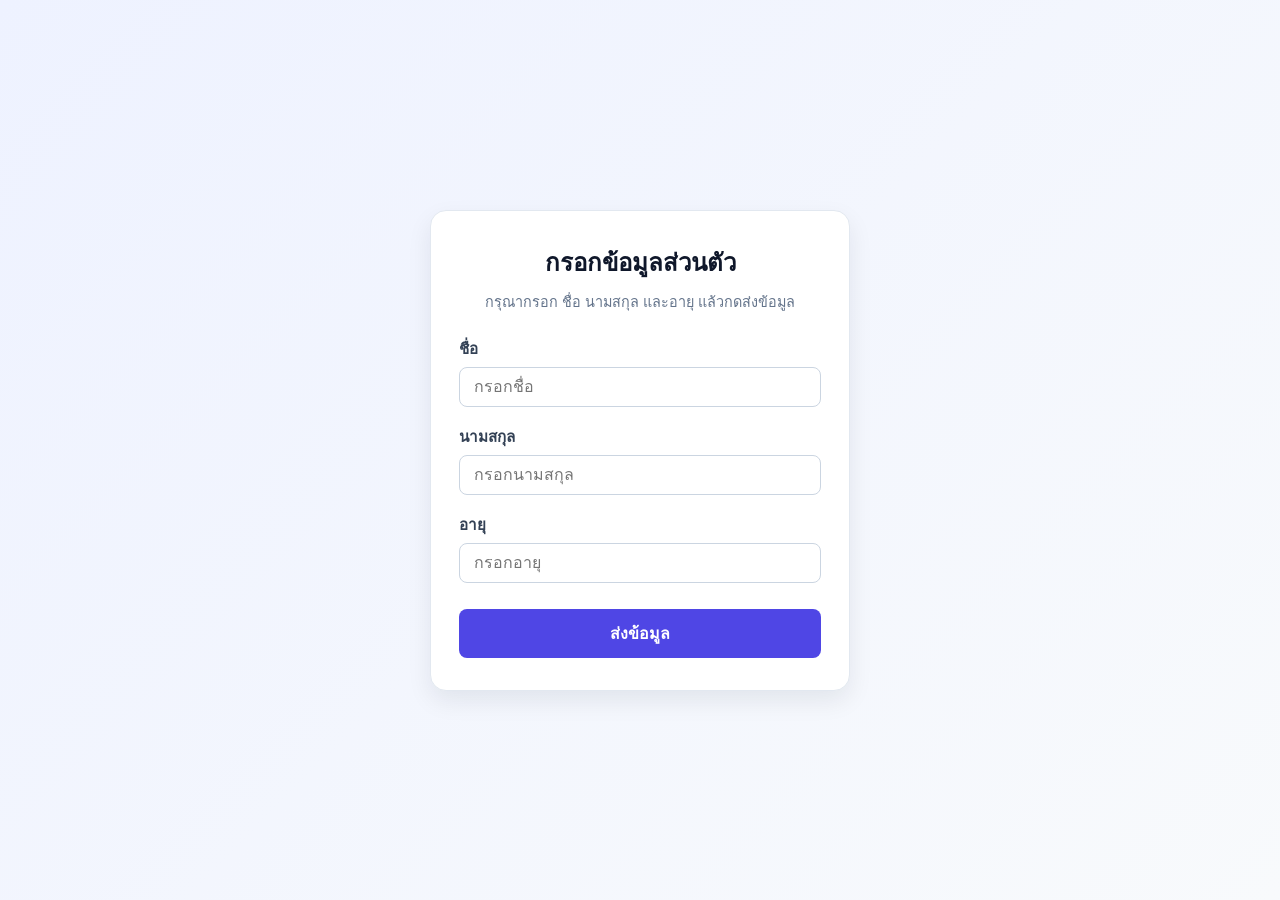
==== index.html @ a6faf7ce "Add user info form with JavaScript alert" ====
<!DOCTYPE html>
<html lang="th">
<head>
    <meta charset="UTF-8">
    <meta name="viewport" content="width=device-width, initial-scale=1.0">
    <title>Job2 - แบบฟอร์มข้อมูลส่วนตัว</title>
    <style>
        * {
            box-sizing: border-box;
            margin: 0;
            padding: 0;
        }

        body {
            font-family: "Segoe UI", Tahoma, Geneva, Verdana, sans-serif;
            background: linear-gradient(135deg, #eef2ff 0%, #f8fafc 100%);
            min-height: 100vh;
            display: flex;
            align-items: center;
            justify-content: center;
            padding: 20px;
            color: #1e293b;
        }

        .card {
            background-color: #ffffff;
            width: 100%;
            max-width: 420px;
            padding: 32px 28px;
            border-radius: 16px;
            box-shadow: 0 10px 25px rgba(15, 23, 42, 0.08);
            border: 1px solid #e2e8f0;
        }

        h1 {
            font-size: 1.5rem;
            text-align: center;
            margin-bottom: 8px;
            color: #0f172a;
        }

        .subtitle {
            font-size: 0.9rem;
            text-align: center;
            color: #64748b;
            margin-bottom: 24px;
        }

        .form-group {
            margin-bottom: 18px;
        }

        label {
            display: block;
            font-size: 0.95rem;
            font-weight: 600;
            margin-bottom: 6px;
            color: #334155;
        }

        input {
            width: 100%;
            padding: 10px 14px;
            font-size: 1rem;
            border: 1.5px solid #cbd5e1;
            border-radius: 8px;
            outline: none;
            transition: border-color 0.2s ease, box-shadow 0.2s ease;
        }

        input:focus {
            border-color: #4f46e5;
            box-shadow: 0 0 0 3px rgba(79, 70, 229, 0.15);
        }

        button[type="submit"] {
            width: 100%;
            margin-top: 8px;
            padding: 12px;
            font-size: 1rem;
            font-weight: 600;
            color: #ffffff;
            background-color: #4f46e5;
            border: none;
            border-radius: 8px;
            cursor: pointer;
            transition: background-color 0.2s ease, transform 0.1s ease;
        }

        button[type="submit"]:hover {
            background-color: #4338ca;
        }

        button[type="submit"]:active {
            transform: scale(0.99);
        }
    </style>
</head>
<body>
    <main class="card">
        <h1>กรอกข้อมูลส่วนตัว</h1>
        <p class="subtitle">กรุณากรอก ชื่อ นามสกุล และอายุ แล้วกดส่งข้อมูล</p>

        <form id="userForm">
            <div class="form-group">
                <label for="firstName">ชื่อ</label>
                <input
                    type="text"
                    id="firstName"
                    name="firstName"
                    placeholder="กรอกชื่อ"
                    required
                >
            </div>

            <div class="form-group">
                <label for="lastName">นามสกุล</label>
                <input
                    type="text"
                    id="lastName"
                    name="lastName"
                    placeholder="กรอกนามสกุล"
                    required
                >
            </div>

            <div class="form-group">
                <label for="age">อายุ</label>
                <input
                    type="number"
                    id="age"
                    name="age"
                    placeholder="กรอกอายุ"
                    min="0"
                    max="150"
                    required
                >
            </div>

            <button type="submit">ส่งข้อมูล</button>
        </form>
    </main>

    <script>
        const userForm = document.getElementById('userForm');

        userForm.addEventListener('submit', function (event) {
            event.preventDefault();

            const firstNameInput = document.getElementById('firstName');
            const lastNameInput = document.getElementById('lastName');
            const ageInput = document.getElementById('age');

            const firstName = firstNameInput.value.trim();
            const lastName = lastNameInput.value.trim();
            const ageValue = ageInput.value.trim();
            const age = Number(ageValue);

            if (!firstName) {
                alert('กรุณากรอกชื่อ');
                firstNameInput.focus();
                return;
            }

            if (!lastName) {
                alert('กรุณากรอกนามสกุล');
                lastNameInput.focus();
                return;
            }

            if (ageValue === '' || Number.isNaN(age) || age < 0 || age > 150) {
                alert('กรุณากรอกอายุให้ถูกต้อง (0 - 150)');
                ageInput.focus();
                return;
            }

            alert(`ข้อมูลที่กรอก\nชื่อ: ${firstName}\nนามสกุล: ${lastName}\nอายุ: ${age} ปี`);
        });
    </script>
</body>
</html>
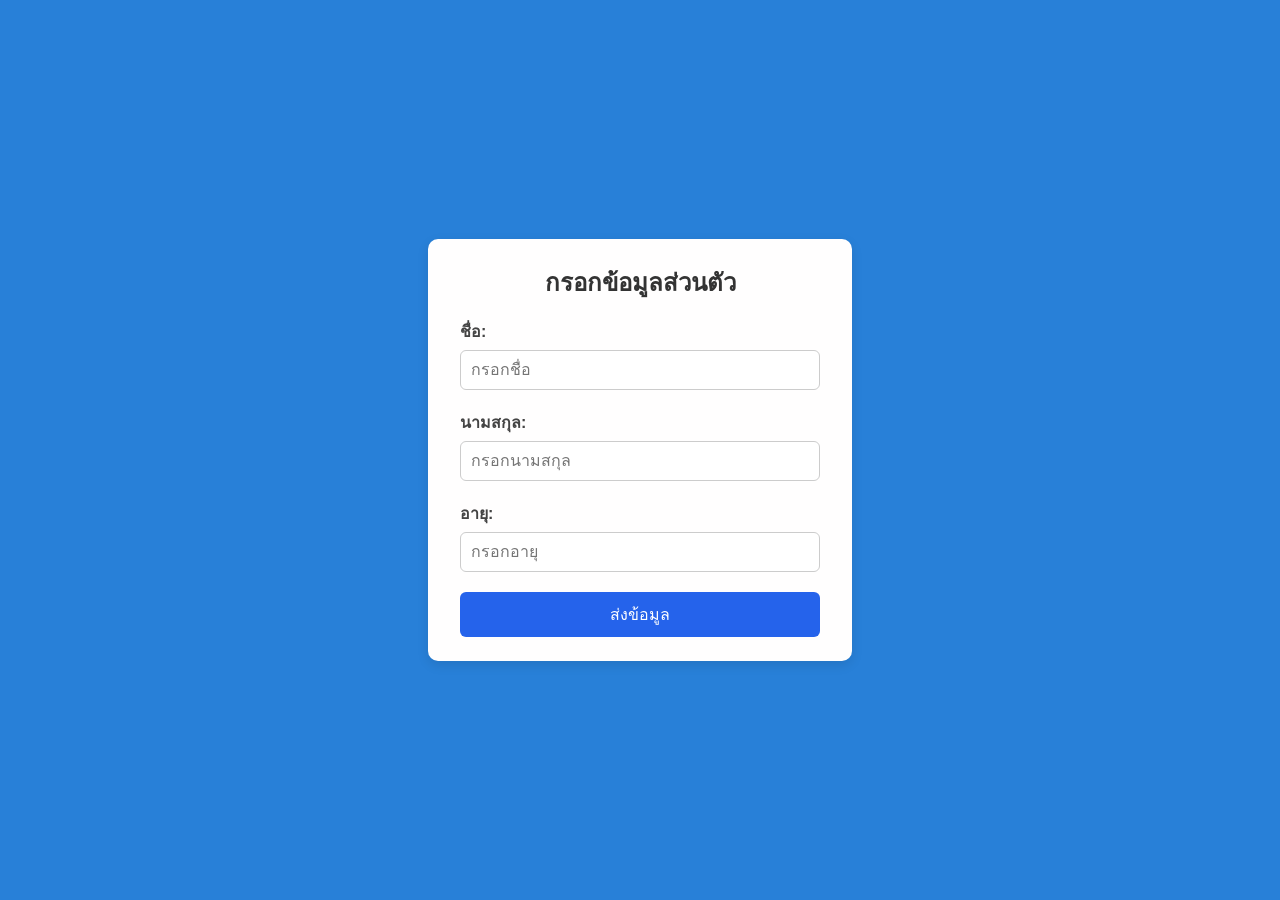
==== commit 65e1abdf: "Separate form assets and validate age input Move the personal-information form’s styles and submissi" ====
--- a/index.html
+++ b/index.html
@@ -3,179 +3,32 @@
 <head>
     <meta charset="UTF-8">
     <meta name="viewport" content="width=device-width, initial-scale=1.0">
-    <title>Job2 - แบบฟอร์มข้อมูลส่วนตัว</title>
-    <style>
-        * {
-            box-sizing: border-box;
-            margin: 0;
-            padding: 0;
-        }
-
-        body {
-            font-family: "Segoe UI", Tahoma, Geneva, Verdana, sans-serif;
-            background: linear-gradient(135deg, #eef2ff 0%, #f8fafc 100%);
-            min-height: 100vh;
-            display: flex;
-            align-items: center;
-            justify-content: center;
-            padding: 20px;
-            color: #1e293b;
-        }
-
-        .card {
-            background-color: #ffffff;
-            width: 100%;
-            max-width: 420px;
-            padding: 32px 28px;
-            border-radius: 16px;
-            box-shadow: 0 10px 25px rgba(15, 23, 42, 0.08);
-            border: 1px solid #e2e8f0;
-        }
-
-        h1 {
-            font-size: 1.5rem;
-            text-align: center;
-            margin-bottom: 8px;
-            color: #0f172a;
-        }
-
-        .subtitle {
-            font-size: 0.9rem;
-            text-align: center;
-            color: #64748b;
-            margin-bottom: 24px;
-        }
-
-        .form-group {
-            margin-bottom: 18px;
-        }
-
-        label {
-            display: block;
-            font-size: 0.95rem;
-            font-weight: 600;
-            margin-bottom: 6px;
-            color: #334155;
-        }
-
-        input {
-            width: 100%;
-            padding: 10px 14px;
-            font-size: 1rem;
-            border: 1.5px solid #cbd5e1;
-            border-radius: 8px;
-            outline: none;
-            transition: border-color 0.2s ease, box-shadow 0.2s ease;
-        }
-
-        input:focus {
-            border-color: #4f46e5;
-            box-shadow: 0 0 0 3px rgba(79, 70, 229, 0.15);
-        }
-
-        button[type="submit"] {
-            width: 100%;
-            margin-top: 8px;
-            padding: 12px;
-            font-size: 1rem;
-            font-weight: 600;
-            color: #ffffff;
-            background-color: #4f46e5;
-            border: none;
-            border-radius: 8px;
-            cursor: pointer;
-            transition: background-color 0.2s ease, transform 0.1s ease;
-        }
-
-        button[type="submit"]:hover {
-            background-color: #4338ca;
-        }
-
-        button[type="submit"]:active {
-            transform: scale(0.99);
-        }
-    </style>
+    <title>กรอกข้อมูลส่วนตัว</title>
+    <link rel="stylesheet" href="style.css">
+    <script src="script.js" defer></script>
 </head>
 <body>
-    <main class="card">
+    <div class="container">
         <h1>กรอกข้อมูลส่วนตัว</h1>
-        <p class="subtitle">กรุณากรอก ชื่อ นามสกุล และอายุ แล้วกดส่งข้อมูล</p>
-
         <form id="userForm">
             <div class="form-group">
-                <label for="firstName">ชื่อ</label>
-                <input
-                    type="text"
-                    id="firstName"
-                    name="firstName"
-                    placeholder="กรอกชื่อ"
-                    required
-                >
+                <label for="name">ชื่อ:</label>
+                <input type="text" id="name" name="name" placeholder="กรอกชื่อ" required>
             </div>
 
             <div class="form-group">
-                <label for="lastName">นามสกุล</label>
-                <input
-                    type="text"
-                    id="lastName"
-                    name="lastName"
-                    placeholder="กรอกนามสกุล"
-                    required
-                >
+                <label for="lastname">นามสกุล:</label>
+                <input type="text" id="lastname" name="lastname" placeholder="กรอกนามสกุล" required>
             </div>
 
             <div class="form-group">
-                <label for="age">อายุ</label>
-                <input
-                    type="number"
-                    id="age"
-                    name="age"
-                    placeholder="กรอกอายุ"
-                    min="0"
-                    max="150"
-                    required
-                >
+                <label for="age">อายุ:</label>
+                <input type="text" id="age" name="age" inputmode="numeric" maxlength="3" pattern="[0-9]{1,3}" placeholder="กรอกอายุ" required>
             </div>
 
             <button type="submit">ส่งข้อมูล</button>
         </form>
-    </main>
+    </div>
 
-    <script>
-        const userForm = document.getElementById('userForm');
-
-        userForm.addEventListener('submit', function (event) {
-            event.preventDefault();
-
-            const firstNameInput = document.getElementById('firstName');
-            const lastNameInput = document.getElementById('lastName');
-            const ageInput = document.getElementById('age');
-
-            const firstName = firstNameInput.value.trim();
-            const lastName = lastNameInput.value.trim();
-            const ageValue = ageInput.value.trim();
-            const age = Number(ageValue);
-
-            if (!firstName) {
-                alert('กรุณากรอกชื่อ');
-                firstNameInput.focus();
-                return;
-            }
-
-            if (!lastName) {
-                alert('กรุณากรอกนามสกุล');
-                lastNameInput.focus();
-                return;
-            }
-
-            if (ageValue === '' || Number.isNaN(age) || age < 0 || age > 150) {
-                alert('กรุณากรอกอายุให้ถูกต้อง (0 - 150)');
-                ageInput.focus();
-                return;
-            }
-
-            alert(`ข้อมูลที่กรอก\nชื่อ: ${firstName}\nนามสกุล: ${lastName}\nอายุ: ${age} ปี`);
-        });
-    </script>
 </body>
 </html>
--- a/style.css
+++ b/style.css
@@ -0,0 +1,60 @@
+body {
+    font-family: sans-serif;
+    background-color: #2880d8;
+    display: flex;
+    justify-content: center;
+    align-items: center;
+    min-height: 100vh;
+    margin: 0;
+}
+
+.container {
+    background: #fffefe;
+    padding: 24px 32px;
+    border-radius: 10px;
+    box-shadow: 0 4px 12px rgba(0, 0, 0, 0.1);
+    width: 100%;
+    max-width: 360px;
+}
+
+h1 {
+    margin-top: 0;
+    text-align: center;
+    font-size: 24px;
+    color: #333;
+}
+
+.form-group {
+    margin-bottom: 20px;
+}
+
+label {
+    display: block;
+    margin-bottom: 6px;
+    font-weight: bold;
+    color: #444;
+}
+
+input {
+    width: 100%;
+    padding: 10px;
+    border: 1px solid #ccc;
+    border-radius: 6px;
+    box-sizing: border-box;
+    font-size: 16px;
+}
+
+button {
+    width: 100%;
+    padding: 10px;
+    background-color: #2563eb;
+    color: #ffffff;
+    border: none;
+    border-radius: 6px;
+    font-size: 16px;
+    cursor: pointer;
+}
+
+button:hover {
+    background-color: #1d4ed8;
+}
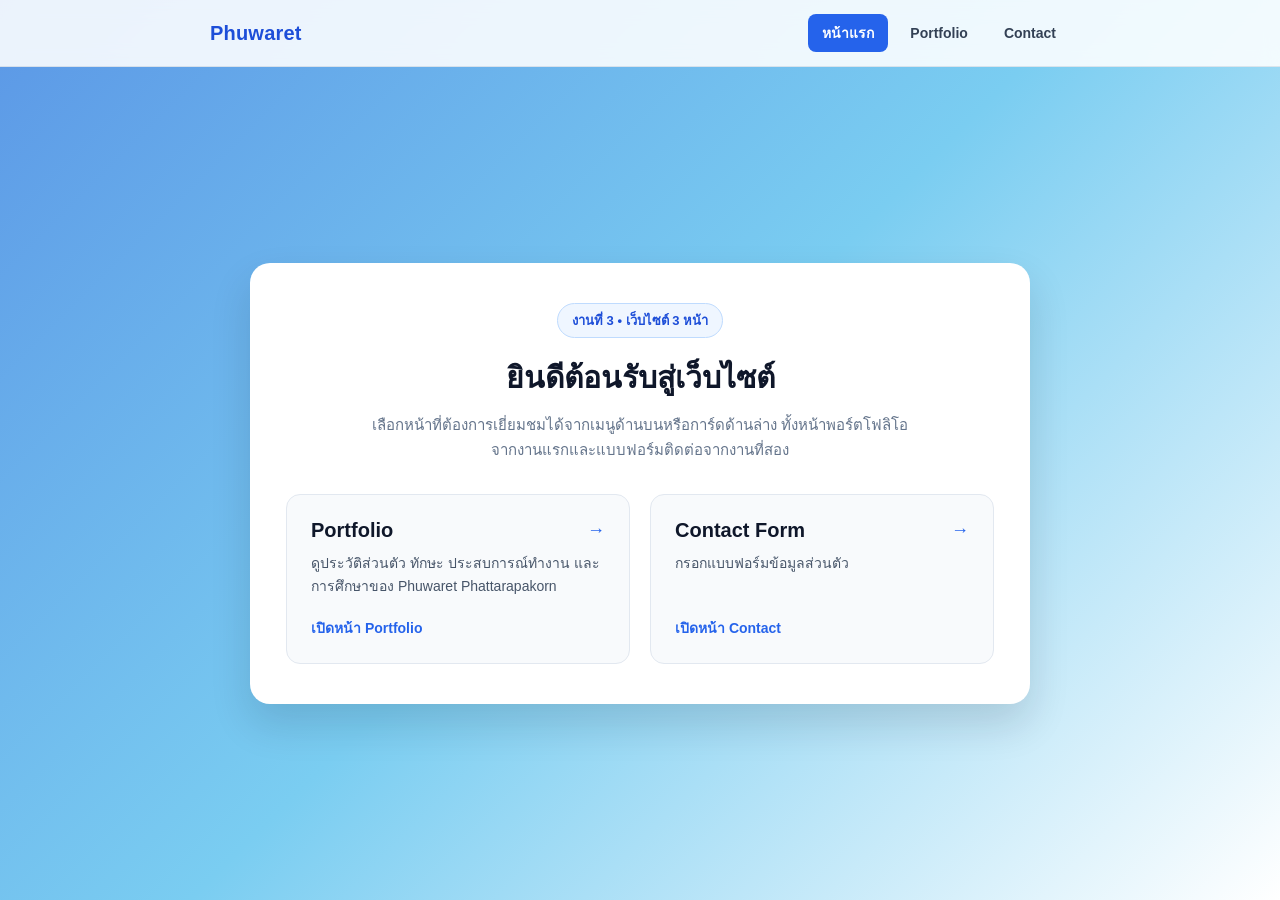
==== commit 512f5cdd: "Add 3-page website: home, portfolio, and contact" ====
--- a/index.html
+++ b/index.html
@@ -3,32 +3,50 @@
 <head>
     <meta charset="UTF-8">
     <meta name="viewport" content="width=device-width, initial-scale=1.0">
-    <title>กรอกข้อมูลส่วนตัว</title>
-    <link rel="stylesheet" href="style.css">
-    <script src="script.js" defer></script>
+    <title>หน้าแรก | Phuwaret Website</title>
+    <link rel="stylesheet" href="css/home.css">
 </head>
 <body>
-    <div class="container">
-        <h1>กรอกข้อมูลส่วนตัว</h1>
-        <form id="userForm">
-            <div class="form-group">
-                <label for="name">ชื่อ:</label>
-                <input type="text" id="name" name="name" placeholder="กรอกชื่อ" required>
+    <header class="navbar">
+        <div class="nav-inner">
+            <a href="index.html" class="brand">Phuwaret</a>
+            <nav class="nav-links" aria-label="เมนูหลัก">
+                <a href="index.html" class="nav-link active">หน้าแรก</a>
+                <a href="portfolio/index.html" class="nav-link">Portfolio</a>
+                <a href="contact/index.html" class="nav-link">Contact</a>
+            </nav>
+        </div>
+    </header>
+
+    <main class="home-wrapper">
+        <section class="hero-card">
+            <span class="badge">งานที่ 3 • เว็บไซต์ 3 หน้า</span>
+            <h1>ยินดีต้อนรับสู่เว็บไซต์</h1>
+            <p class="subtitle">
+                เลือกหน้าที่ต้องการเยี่ยมชมได้จากเมนูด้านบนหรือการ์ดด้านล่าง
+                ทั้งหน้าพอร์ตโฟลิโอจากงานแรกและแบบฟอร์มติดต่อจากงานที่สอง
+            </p>
+
+            <div class="card-grid">
+                <a href="portfolio/index.html" class="page-card">
+                    <div class="card-top">
+                        <h2>Portfolio</h2>
+                        <span class="arrow" aria-hidden="true">→</span>
+                    </div>
+                    <p>ดูประวัติส่วนตัว ทักษะ ประสบการณ์ทำงาน และการศึกษาของ Phuwaret Phattarapakorn</p>
+                    <span class="card-cta">เปิดหน้า Portfolio</span>
+                </a>
+
+                <a href="contact/index.html" class="page-card">
+                    <div class="card-top">
+                        <h2>Contact Form</h2>
+                        <span class="arrow" aria-hidden="true">→</span>
+                    </div>
+                    <p>กรอกแบบฟอร์มข้อมูลส่วนตัว</p>
+                    <span class="card-cta">เปิดหน้า Contact</span>
+                </a>
             </div>
-
-            <div class="form-group">
-                <label for="lastname">นามสกุล:</label>
-                <input type="text" id="lastname" name="lastname" placeholder="กรอกนามสกุล" required>
-            </div>
-
-            <div class="form-group">
-                <label for="age">อายุ:</label>
-                <input type="text" id="age" name="age" inputmode="numeric" maxlength="3" pattern="[0-9]{1,3}" placeholder="กรอกอายุ" required>
-            </div>
-
-            <button type="submit">ส่งข้อมูล</button>
-        </form>
-    </div>
-
+        </section>
+    </main>
 </body>
 </html>
--- a/css/home.css
+++ b/css/home.css
@@ -0,0 +1,201 @@
+* {
+    box-sizing: border-box;
+    margin: 0;
+    padding: 0;
+}
+
+body {
+    font-family: "Segoe UI", Tahoma, Geneva, Verdana, sans-serif;
+    background: linear-gradient(135deg, #5b97e6 0%, #7acdf1 50%, #ffffff 100%);
+    min-height: 100vh;
+    color: #1e293b;
+    display: flex;
+    flex-direction: column;
+}
+
+.navbar {
+    background: rgba(255, 255, 255, 0.88);
+    backdrop-filter: blur(10px);
+    border-bottom: 1px solid rgba(148, 163, 184, 0.25);
+    position: sticky;
+    top: 0;
+    z-index: 10;
+}
+
+.nav-inner {
+    max-width: 900px;
+    margin: 0 auto;
+    padding: 14px 20px;
+    display: flex;
+    align-items: center;
+    justify-content: space-between;
+    gap: 16px;
+}
+
+.brand {
+    font-size: 20px;
+    font-weight: 700;
+    color: #1d4ed8;
+    text-decoration: none;
+    letter-spacing: 0.2px;
+}
+
+.nav-links {
+    display: flex;
+    align-items: center;
+    gap: 8px;
+}
+
+.nav-link {
+    text-decoration: none;
+    color: #334155;
+    font-size: 14px;
+    font-weight: 600;
+    padding: 8px 14px;
+    border-radius: 8px;
+    transition: background-color 0.2s ease, color 0.2s ease;
+}
+
+.nav-link:hover {
+    background-color: #eff6ff;
+    color: #1d4ed8;
+}
+
+.nav-link.active {
+    background-color: #2563eb;
+    color: #ffffff;
+}
+
+.home-wrapper {
+    flex: 1;
+    display: flex;
+    align-items: center;
+    justify-content: center;
+    padding: 32px 20px;
+}
+
+.hero-card {
+    background: #ffffff;
+    width: 100%;
+    max-width: 780px;
+    padding: 40px 36px;
+    border-radius: 20px;
+    box-shadow: 0 20px 40px rgba(15, 23, 42, 0.14);
+    text-align: center;
+    animation: fadeUp 0.35s ease;
+}
+
+@keyframes fadeUp {
+    from {
+        opacity: 0;
+        transform: translateY(10px);
+    }
+    to {
+        opacity: 1;
+        transform: translateY(0);
+    }
+}
+
+.badge {
+    display: inline-block;
+    padding: 6px 14px;
+    background-color: #eff6ff;
+    color: #1d4ed8;
+    border: 1px solid #bfdbfe;
+    border-radius: 999px;
+    font-size: 13px;
+    font-weight: 600;
+    margin-bottom: 16px;
+}
+
+h1 {
+    font-size: 30px;
+    color: #0f172a;
+    margin-bottom: 12px;
+}
+
+.subtitle {
+    font-size: 15px;
+    color: #64748b;
+    line-height: 1.65;
+    max-width: 560px;
+    margin: 0 auto 32px;
+}
+
+.card-grid {
+    display: grid;
+    grid-template-columns: repeat(2, minmax(0, 1fr));
+    gap: 20px;
+    text-align: left;
+}
+
+.page-card {
+    display: flex;
+    flex-direction: column;
+    padding: 24px;
+    border-radius: 14px;
+    border: 1.5px solid #e2e8f0;
+    background-color: #f8fafc;
+    text-decoration: none;
+    color: inherit;
+    transition: transform 0.2s ease, border-color 0.2s ease, box-shadow 0.2s ease, background-color 0.2s ease;
+}
+
+.page-card:hover {
+    transform: translateY(-4px);
+    border-color: #3b82f6;
+    background-color: #ffffff;
+    box-shadow: 0 12px 24px rgba(37, 99, 235, 0.14);
+}
+
+.card-top {
+    display: flex;
+    align-items: center;
+    justify-content: space-between;
+    margin-bottom: 10px;
+}
+
+.arrow {
+    font-size: 18px;
+    color: #2563eb;
+    transition: transform 0.2s ease;
+}
+
+.page-card:hover .arrow {
+    transform: translateX(4px);
+}
+
+.page-card h2 {
+    font-size: 20px;
+    color: #0f172a;
+    margin-bottom: 0;
+}
+
+.page-card p {
+    font-size: 14px;
+    color: #475569;
+    line-height: 1.6;
+    margin-bottom: 20px;
+    flex: 1;
+}
+
+.card-cta {
+    display: inline-block;
+    font-size: 14px;
+    font-weight: 600;
+    color: #2563eb;
+}
+
+@media (max-width: 640px) {
+    .hero-card {
+        padding: 28px 20px;
+    }
+
+    h1 {
+        font-size: 24px;
+    }
+
+    .card-grid {
+        grid-template-columns: 1fr;
+    }
+}
